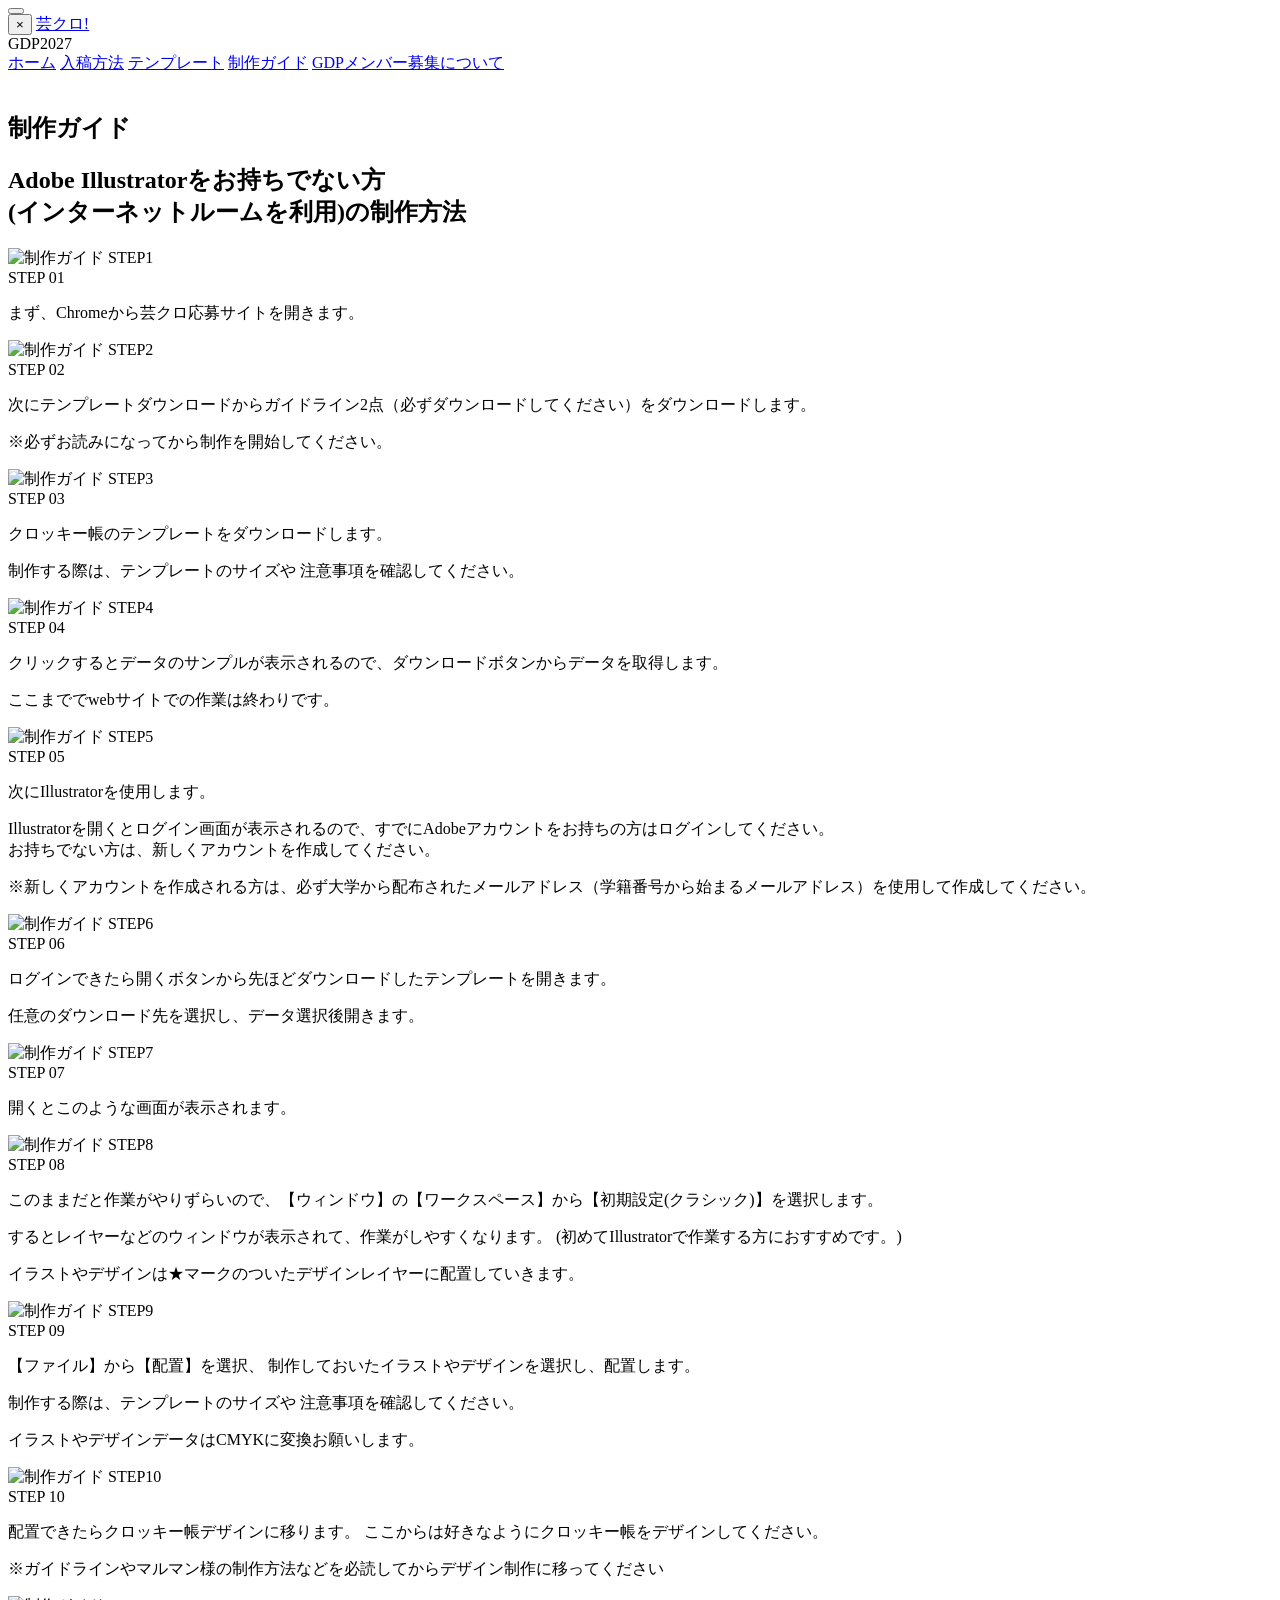
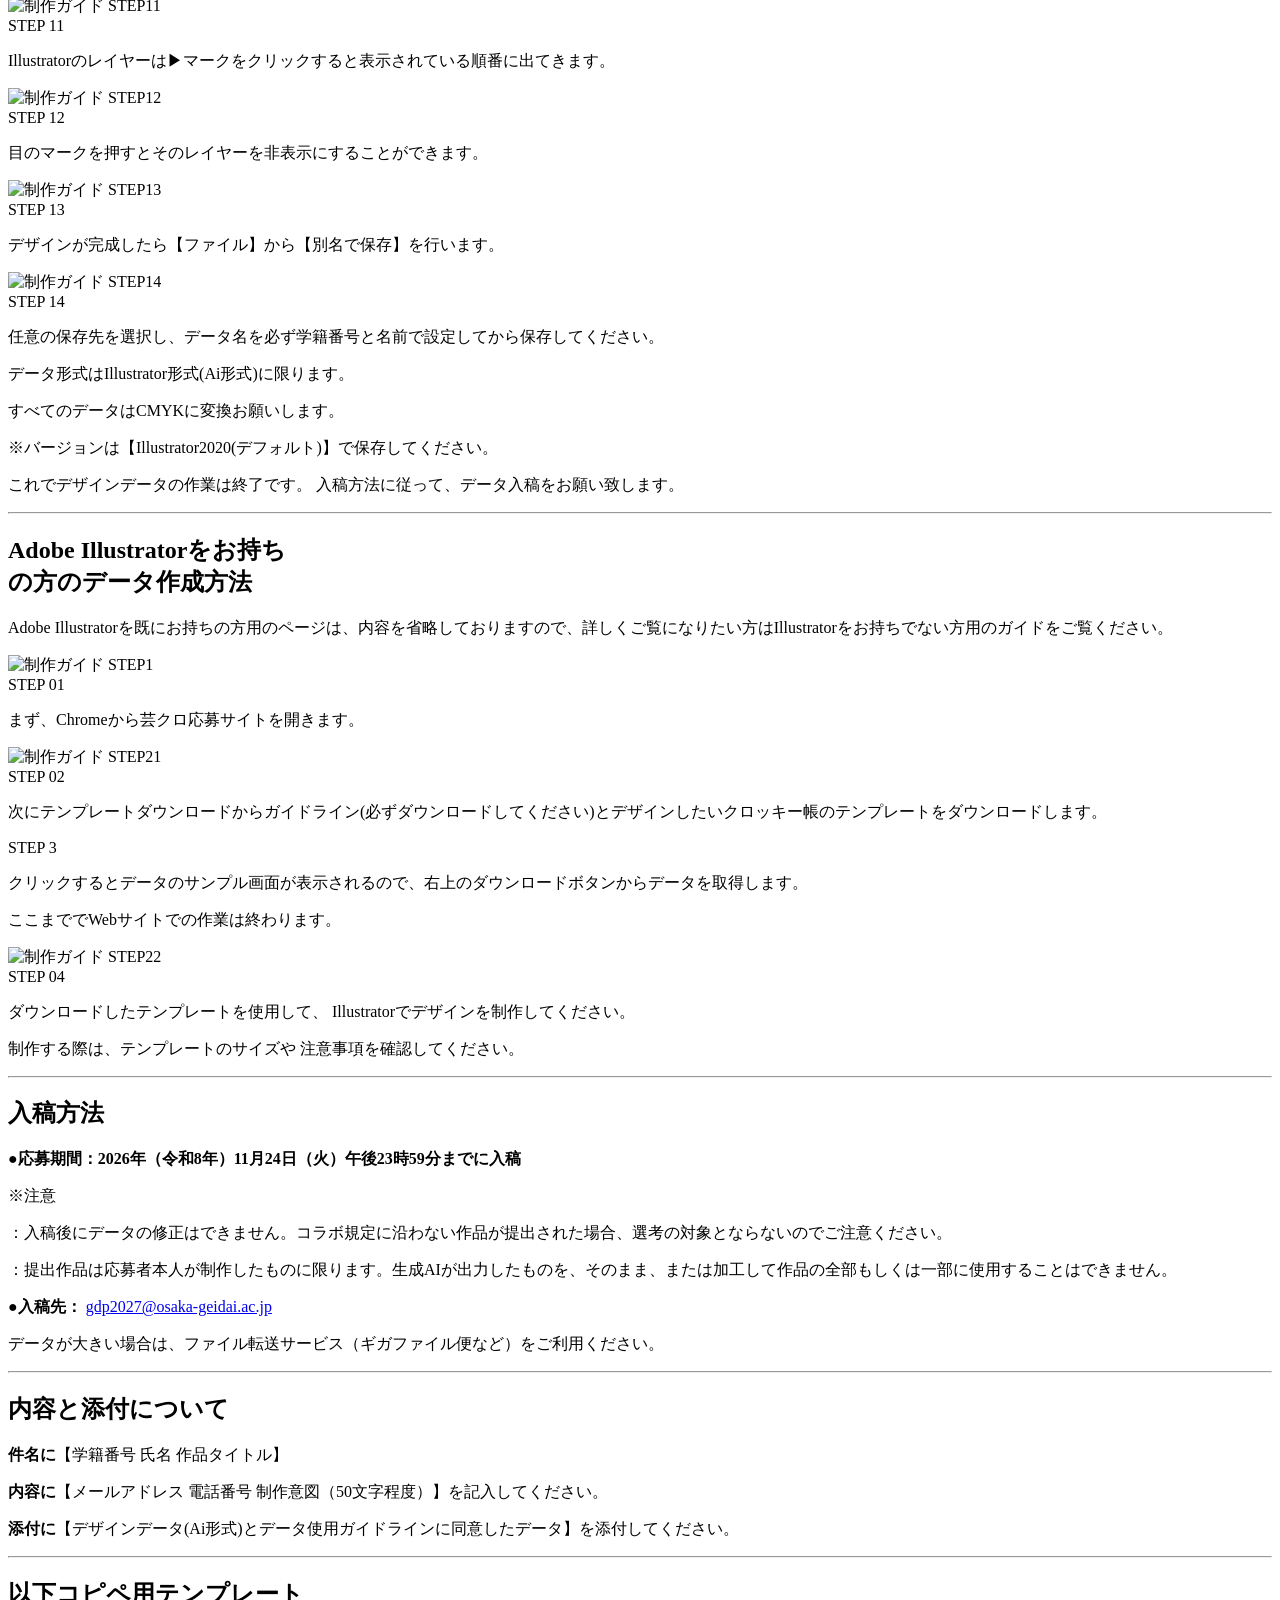
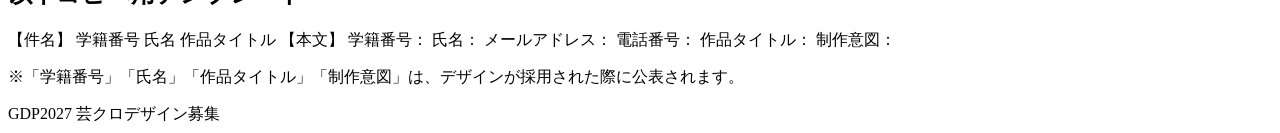
==== guide.html @ aa07ceb9 "Add files via upload" ====
<!DOCTYPE html>
<html lang="ja">
<head>
    <meta charset="UTF-8">
    <meta name="viewport" content="width=device-width, initial-scale=1.0">
    <title>制作ガイド | GDP2027</title>
    <link rel="stylesheet" href="css/style.css">

    <link rel="preconnect" href="https://fonts.googleapis.com">
<link rel="preconnect" href="https://fonts.gstatic.com" crossorigin>
<link href="https://fonts.googleapis.com/css2?family=Noto+Sans+JP:wght@700;900&display=swap" rel="stylesheet">

</head>

<body>
    <!-- ハンバーガーボタン -->
    <button class="menu-toggle" id="menuToggle" aria-label="メニューを開く">
        <span></span>
        <span></span>
        <span></span>
    </button>

    <!-- サイドバー -->
    <aside class="sidebar " id="sidebar">

        <!-- 閉じるボタン -->
        <button class="menu-close" id="menuClose" aria-label="メニューを閉じる">
            ×
        </button>

        <a href="index.html" class="logo">芸クロ!</a>
        <div class="site-title">GDP2027</div>
        <nav>
            <a href="index.html">ホーム</a>
            <a href="nyuko.html">入稿方法</a>
            <a href="template.html">テンプレート</a>
            <a href="guide.html">制作ガイド</a>
            <a href="member.html">GDPメンバー募集について</a>
        </nav>
    </aside>

    <main class="main page-guide">
        <section class="hero">
            <img src="images/header.png" class="hero-image" alt="">

            <div class="hero-text">
                <h1>制作ガイド</h1>
            </div>
            <div class="hero-bg-decoration"></div>
        </section>

        <div class="content-inner">

            
            
            <!-- 制作方法の説明 -->
<section class="guide-steps">

    <h2 class="section-title title-center" style="justify-content: center;">
    Adobe Illustratorをお持ちでない方<br>
    (インターネットルームを利用)の制作方法
</h2>

    <!-- STEP 01 -->
    <div class="guide-step">
        <div class="guide-step-image">
            <img src="images/01.png" alt="制作ガイド STEP1">
        </div>

        <div class="guide-step-text">
            <span class="guide-step-number">STEP 01</span>
            
            <p>
                まず、Chromeから芸クロ応募サイトを開きます。
            </p>
        </div>
    </div>


    <!-- STEP 02 -->
    <div class="guide-step">
        <div class="guide-step-image">
            <img src="images/02.png" alt="制作ガイド STEP2">
        </div>

        <div class="guide-step-text">
            <span class="guide-step-number">STEP 02</span>
           
            <p>
                次にテンプレートダウンロードからガイドライン2点（必ずダウンロードしてください）をダウンロードします。
            </p>

            <p class="red">
                ※必ずお読みになってから制作を開始してください。
            </p>
        </div>
    </div>


    
    

    <!-- STEP 03 -->
    <div class="guide-step">
        <div class="guide-step-image">
            <img src="images/03.png" alt="制作ガイド STEP3">
        </div>

        <div class="guide-step-text">
            <span class="guide-step-number">STEP 03</span>
            
            <p>
                クロッキー帳のテンプレートをダウンロードします。
            </p>

            <p>
                制作する際は、テンプレートのサイズや
                注意事項を確認してください。
            </p>
        </div>
    </div>



    <!-- STEP 03 -->
    <div class="guide-step">
        <div class="guide-step-image">
            <img src="images/04.png" alt="制作ガイド STEP4">
        </div>

        <div class="guide-step-text">
            <span class="guide-step-number">STEP 04</span>
            
            <p>
                クリックするとデータのサンプルが表示されるので、ダウンロードボタンからデータを取得します。
            </p>

            <p>
                ここまででwebサイトでの作業は終わりです。
            </p>
        </div>
    </div>





    <!-- STEP 03 -->
    <div class="guide-step">
        <div class="guide-step-image">
            <img src="images/05.png" alt="制作ガイド STEP5">
        </div>

        <div class="guide-step-text">
            <span class="guide-step-number">STEP 05</span>
            
            <p>
                次にIllustratorを使用します。
            </p>

            <p>
                Illustratorを開くとログイン画面が表示されるので、すでにAdobeアカウントをお持ちの方はログインしてください。<br>お持ちでない方は、新しくアカウントを作成してください。
            </p>

            <p class="red">
                ※新しくアカウントを作成される方は、必ず大学から配布されたメールアドレス（学籍番号から始まるメールアドレス）を使用して作成してください。
            </p>

        </div>
    </div>




    <!-- STEP 03 -->
    <div class="guide-step">
        <div class="guide-step-image">
            <img src="images/06.png" alt="制作ガイド STEP6">
        </div>

        <div class="guide-step-text">
            <span class="guide-step-number">STEP 06</span>
            
            <p>
                ログインできたら開くボタンから先ほどダウンロードしたテンプレートを開きます。
            </p>

            <p>
                任意のダウンロード先を選択し、データ選択後開きます。
            </p>
        </div>
    </div>




    <!-- STEP 03 -->
    <div class="guide-step">
        <div class="guide-step-image">
            <img src="images/07.png" alt="制作ガイド STEP7">
        </div>

        <div class="guide-step-text">
            <span class="guide-step-number">STEP 07</span>
            
            <p>
                開くとこのような画面が表示されます。
            </p>

        </div>
    </div>




    <!-- STEP 03 -->
    <div class="guide-step">
        <div class="guide-step-image">
            <img src="images/08.png" alt="制作ガイド STEP8">
        </div>

        <div class="guide-step-text">
            <span class="guide-step-number">STEP 08</span>
            
            <p>
                このままだと作業がやりずらいので、【ウィンドウ】の【ワークスペース】から【初期設定(クラシック)】を選択します。
            </p>

            <p>
                するとレイヤーなどのウィンドウが表示されて、作業がしやすくなります。
                (初めてIllustratorで作業する方におすすめです。) 
            </p>

            <p class="red">
                イラストやデザインは★マークのついたデザインレイヤーに配置していきます。
            </p>

        </div>
    </div>




    <!-- STEP 03 -->
    <div class="guide-step">
        <div class="guide-step-image">
            <img src="images/09.png" alt="制作ガイド STEP9">
        </div>

        <div class="guide-step-text">
            <span class="guide-step-number">STEP 09</span>
           
            <p>
                【ファイル】から【配置】を選択、
制作しておいたイラストやデザインを選択し、配置します。
            </p>

            <p class="red">
                制作する際は、テンプレートのサイズや
                注意事項を確認してください。
            </p>

            <p class="red">
                イラストやデザインデータはCMYKに変換お願いします。
            </p>

        </div>
    </div>



     <!-- STEP 03 -->
    <div class="guide-step">
        <div class="guide-step-image">
            <img src="images/10.png" alt="制作ガイド STEP10">
        </div>

        <div class="guide-step-text">
            <span class="guide-step-number">STEP 10</span>
            
            <p>
                配置できたらクロッキー帳デザインに移ります。
ここからは好きなようにクロッキー帳をデザインしてください。
            </p>

            <p class="red">
                ※ガイドラインやマルマン様の制作方法などを必読してからデザイン制作に移ってください
            </p>
        </div>
    </div>



     <!-- STEP 03 -->
    <div class="guide-step">
        <div class="guide-step-image">
            <img src="images/11.png" alt="制作ガイド STEP11">
        </div>

        <div class="guide-step-text">
            <span class="guide-step-number">STEP 11</span>
            
            <p>
                Illustratorのレイヤーは▶︎マークをクリックすると表示されている順番に出てきます。
            </p>

        </div>
    </div>



     <!-- STEP 03 -->
    <div class="guide-step">
        <div class="guide-step-image">
            <img src="images/12.png" alt="制作ガイド STEP12">
        </div>

        <div class="guide-step-text">
            <span class="guide-step-number">STEP 12</span>
           
            <p>
                目のマークを押すとそのレイヤーを非表示にすることができます。
            </p>

        </div>
    </div>




     <!-- STEP 03 -->
    <div class="guide-step">
        <div class="guide-step-image">
            <img src="images/13.png" alt="制作ガイド STEP13">
        </div>

        <div class="guide-step-text">
            <span class="guide-step-number">STEP 13</span>
            
        
            <p>
                デザインが完成したら【ファイル】から【別名で保存】を行います。
            </p>

        </div>
    </div>



     <!-- STEP 03 -->
    <div class="guide-step">
        <div class="guide-step-image">
            <img src="images/14.png" alt="制作ガイド STEP14">
        </div>

        <div class="guide-step-text">
            <span class="guide-step-number">STEP 14</span>
            
            <p>
                任意の保存先を選択し、データ名を必ず学籍番号と名前で設定してから保存してください。
            </p>

            <p class="red">
                データ形式はIllustrator形式(Ai形式)に限ります。
            </p>
            <p class="red">
                すべてのデータはCMYKに変換お願いします。

            </p>
            <p class="red">
                ※バージョンは【Illustrator2020(デフォルト)】で保存してください。

            </p>

            
        </div>
    </div>
            <p class="text-center">
                これでデザインデータの作業は終了です。
                入稿方法に従って、データ入稿をお願い致します。
            </p>
    
    
            <hr class="section-line-2">

    
    
    <h2 class="section-title title-center" style="justify-content: center;">Adobe Illustratorをお持ち<br>の方のデータ作成方法</h2>


<p>Adobe Illustratorを既にお持ちの方用のページは、内容を省略しておりますので、詳しくご覧になりたい方はIllustratorをお持ちでない方用のガイドをご覧ください。</p>

<section class="guide-steps">

    <!-- STEP 01 -->
    <div class="guide-step">
        <div class="guide-step-image">
            <img src="images/01.png" alt="制作ガイド STEP1">
        </div>

        <div class="guide-step-text">
            <span class="guide-step-number">STEP 01</span>
            
            <p>
                まず、Chromeから芸クロ応募サイトを開きます。
            </p>
        </div>
    </div>


    <!-- STEP 02 -->
    <div class="guide-step">
        <div class="guide-step-image">
            <img src="images/21.png" alt="制作ガイド STEP21">
        </div>

        <div class="guide-step-text">
            <span class="guide-step-number">STEP 02</span>
           
            <p>
                次にテンプレートダウンロードからガイドライン(必ずダウンロードしてください)とデザインしたいクロッキー帳のテンプレートをダウンロードします。
            </p>
        <span class="guide-step-number">STEP 3</span>
            <p>
                クリックするとデータのサンプル画面が表示されるので、右上のダウンロードボタンからデータを取得します。
            </p>
        
            <p>
                ここまででWebサイトでの作業は終わります。
            </p>
        </div>
    </div>


    
    

    <!-- STEP 03 -->
    <div class="guide-step">
        <div class="guide-step-image">
            <img src="images/22.png" alt="制作ガイド STEP22">
        </div>

        <div class="guide-step-text">
            <span class="guide-step-number">STEP 04</span>
            
            <p>
                ダウンロードしたテンプレートを使用して、
                Illustratorでデザインを制作してください。
            </p>

            <p>
                制作する際は、テンプレートのサイズや
                注意事項を確認してください。
            </p>
        </div>
    </div>






</section>

            <hr class="section-line">

            
            <h2 class="section-title" style="justify-content: center;">入稿方法</h2>


            <p><strong>●応募期間：2026年（令和8年）11月24日（火）午後23時59分までに入稿</strong></p>
            <p class="red">※注意</p>
            <p class="red">：入稿後にデータの修正はできません。コラボ規定に沿わない作品が提出された場合、選考の対象とならないのでご注意ください。</p>
            <p class="red">：提出作品は応募者本人が制作したものに限ります。生成AIが出力したものを、そのまま、または加工して作品の全部もしくは一部に使用することはできません。</p>
            <p><strong>●入稿先：</strong> <a href="mailto:gdp2027@osaka-geidai.ac.jp">gdp2027@osaka-geidai.ac.jp</a></p>
            <p>データが大きい場合は、ファイル転送サービス（ギガファイル便など）をご利用ください。</p>

            <hr class="section-line-2">

            <h2 class="section-title" style="justify-content: center;">内容と添付について</h2>
            
            <p><strong>件名に</strong>【学籍番号 氏名 作品タイトル】</p>
            <p><strong>内容に</strong>【メールアドレス 電話番号 制作意図（50文字程度）】を記入してください。</p>
            <p><strong>添付に</strong>【デザインデータ(Ai形式)とデータ使用ガイドラインに同意したデータ】を添付してください。</p>

            <hr class="section-line-2">

            <h2 class="section-title" style="justify-content: center;">以下コピペ用テンプレート</h2>
            
            <div class="code-box">【件名】
                    学籍番号 氏名 作品タイトル

                    【本文】
                    学籍番号：
                    氏名：
                    メールアドレス：
                    電話番号：
                    作品タイトル：
                    制作意図：</div>

            <p  class="text-center"　style="font-size: 12px;">※「学籍番号」「氏名」「作品タイトル」「制作意図」は、デザインが採用された際に公表されます。</p>

            
            <footer>
                GDP2027
                 芸クロデザイン募集
            </footer>
      
    </main>

</body>

<script>
    const menuToggle = document.getElementById("menuToggle");
const menuClose = document.getElementById("menuClose");
const sidebar = document.getElementById("sidebar");
const main = document.querySelector(".main");

// ページを開いたときはサイドバーを閉じる
sidebar.classList.add("closed");
main.classList.add("full-width");
main.classList.remove("menu-open");
menuToggle.style.display = "flex";


// メニューを開く
menuToggle.addEventListener("click", function () {
    sidebar.classList.remove("closed");
    main.classList.remove("full-width");
    main.classList.add("menu-open");
    menuToggle.style.display = "none";
});


// ×ボタンで閉じる
menuClose.addEventListener("click", function () {
    sidebar.classList.add("closed");
    main.classList.add("full-width");
    main.classList.remove("menu-open");
    menuToggle.style.display = "flex";
});

// サイドバー内のリンクをクリックしたとき
    const sidebarLinks = sidebar.querySelectorAll("a");

    sidebarLinks.forEach(function (link) {
        link.addEventListener("click", function () {
            sessionStorage.setItem("closeSidebar", "true");
        });
    });


</script>

</html>
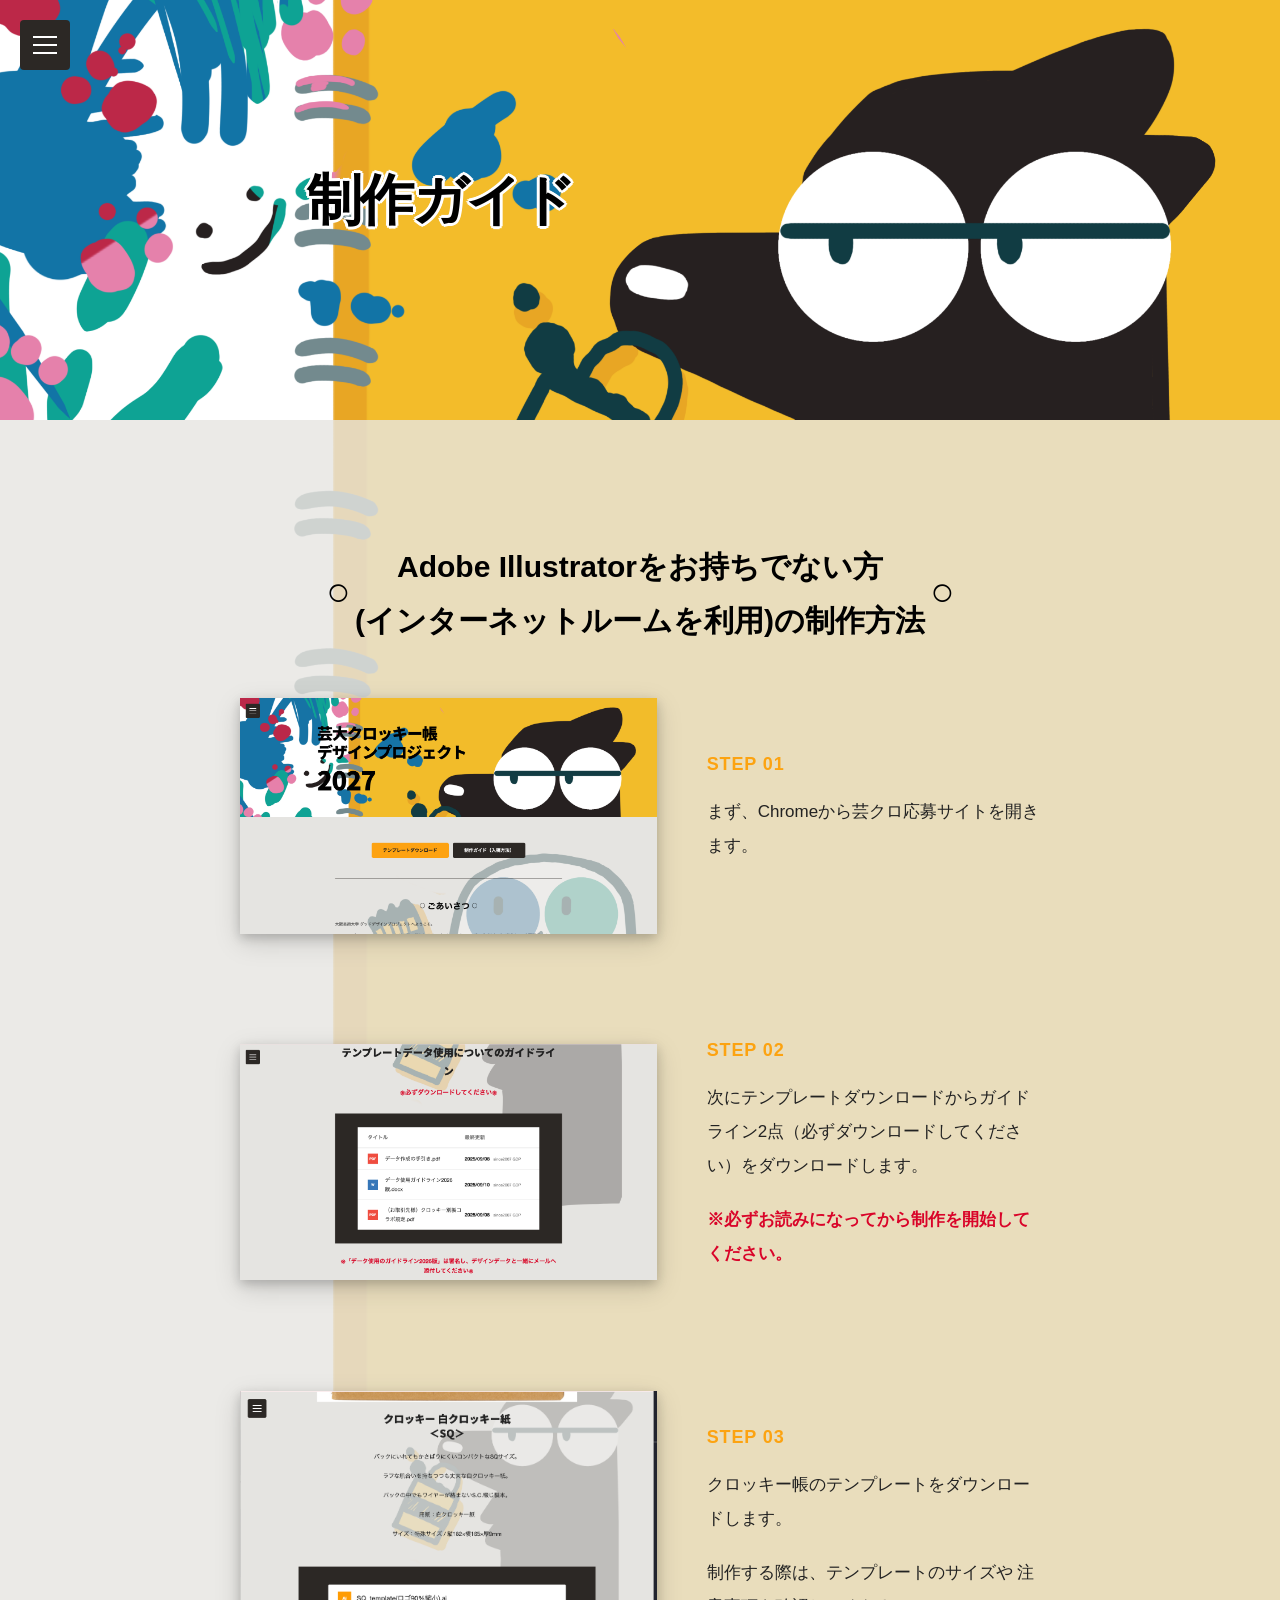
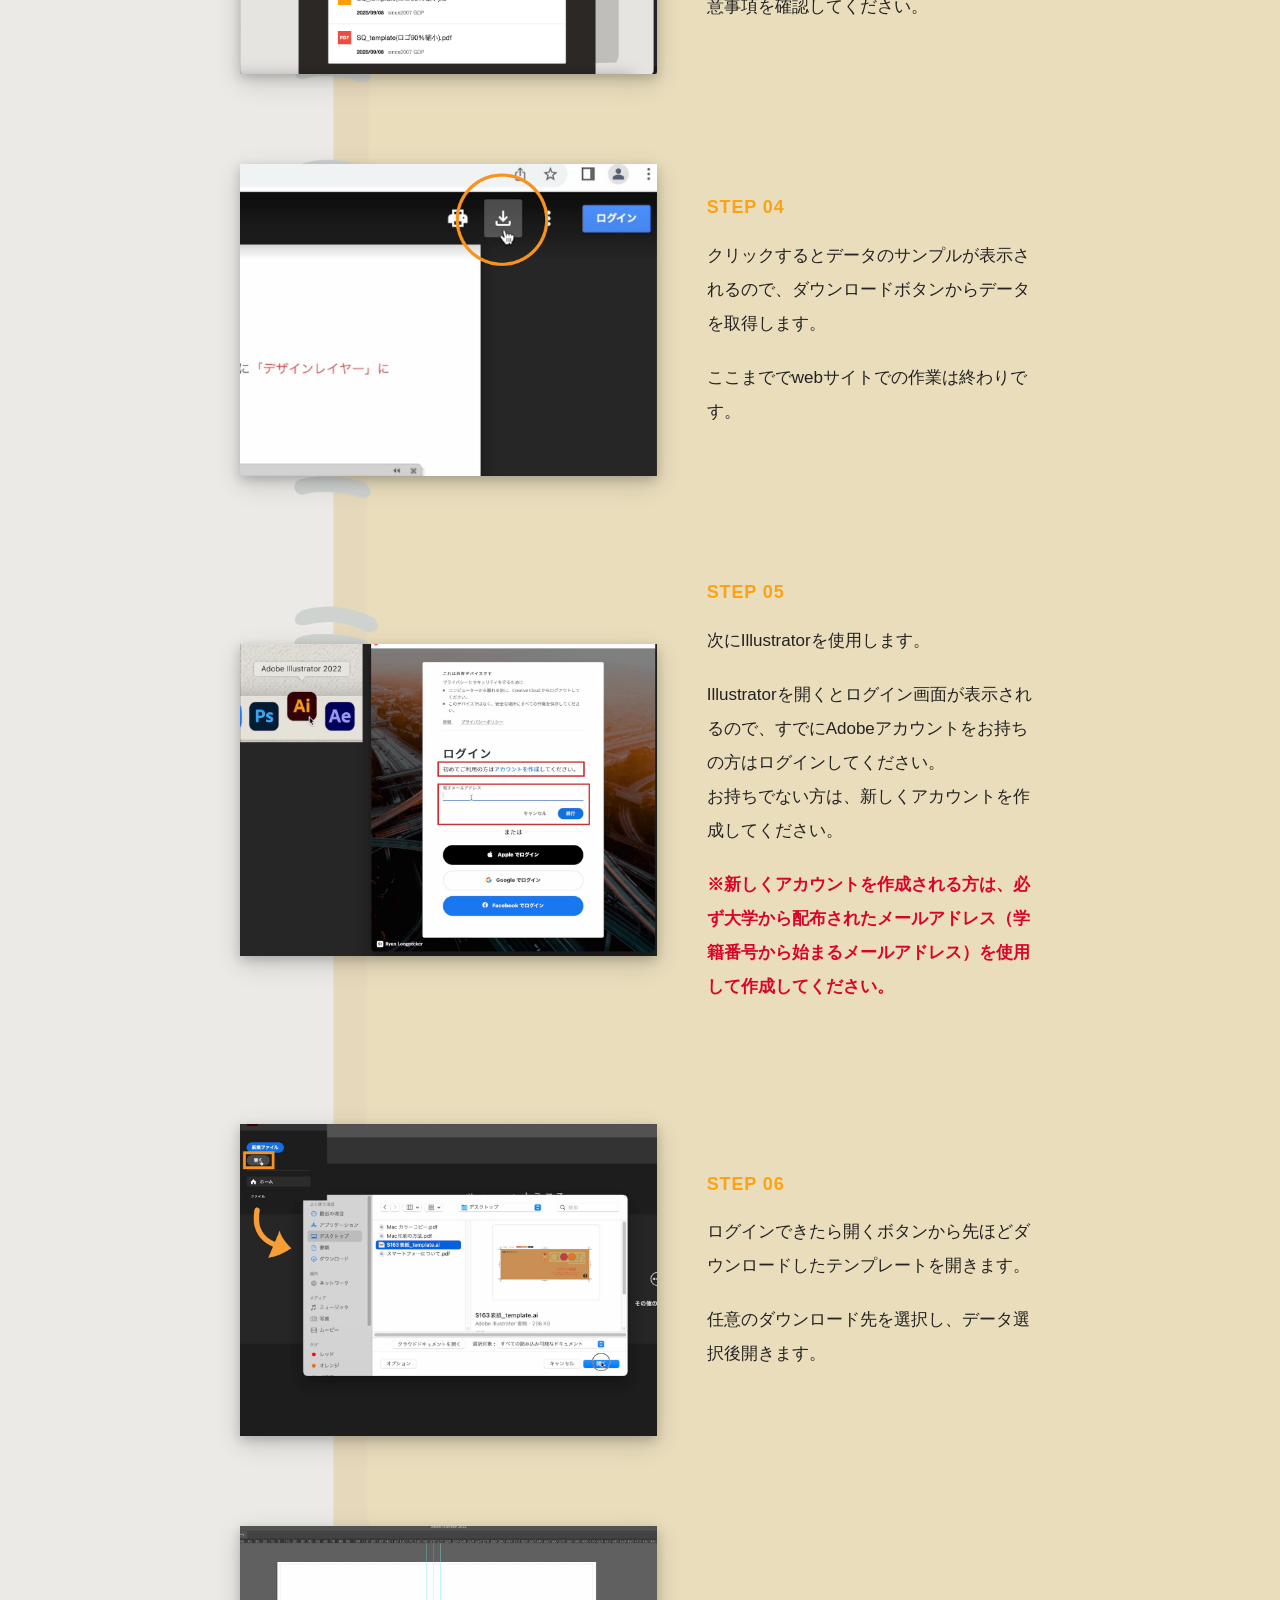
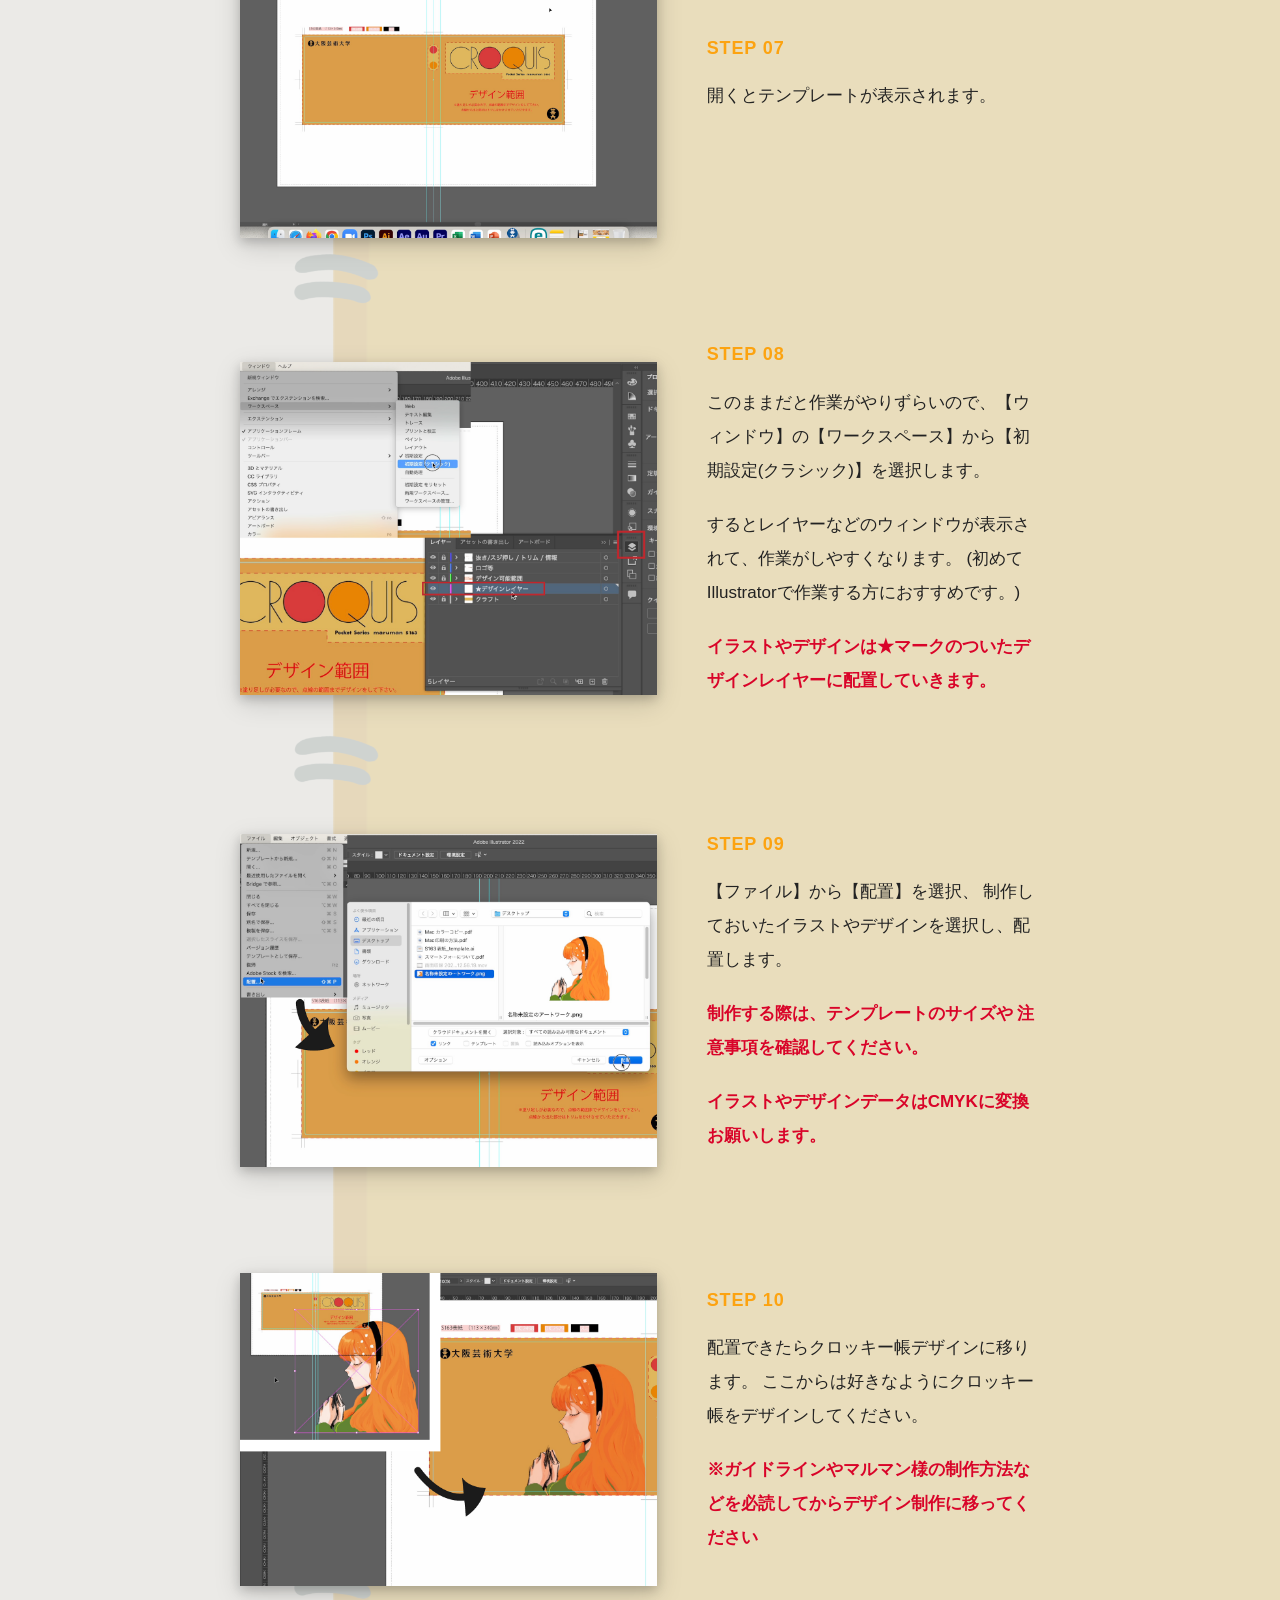
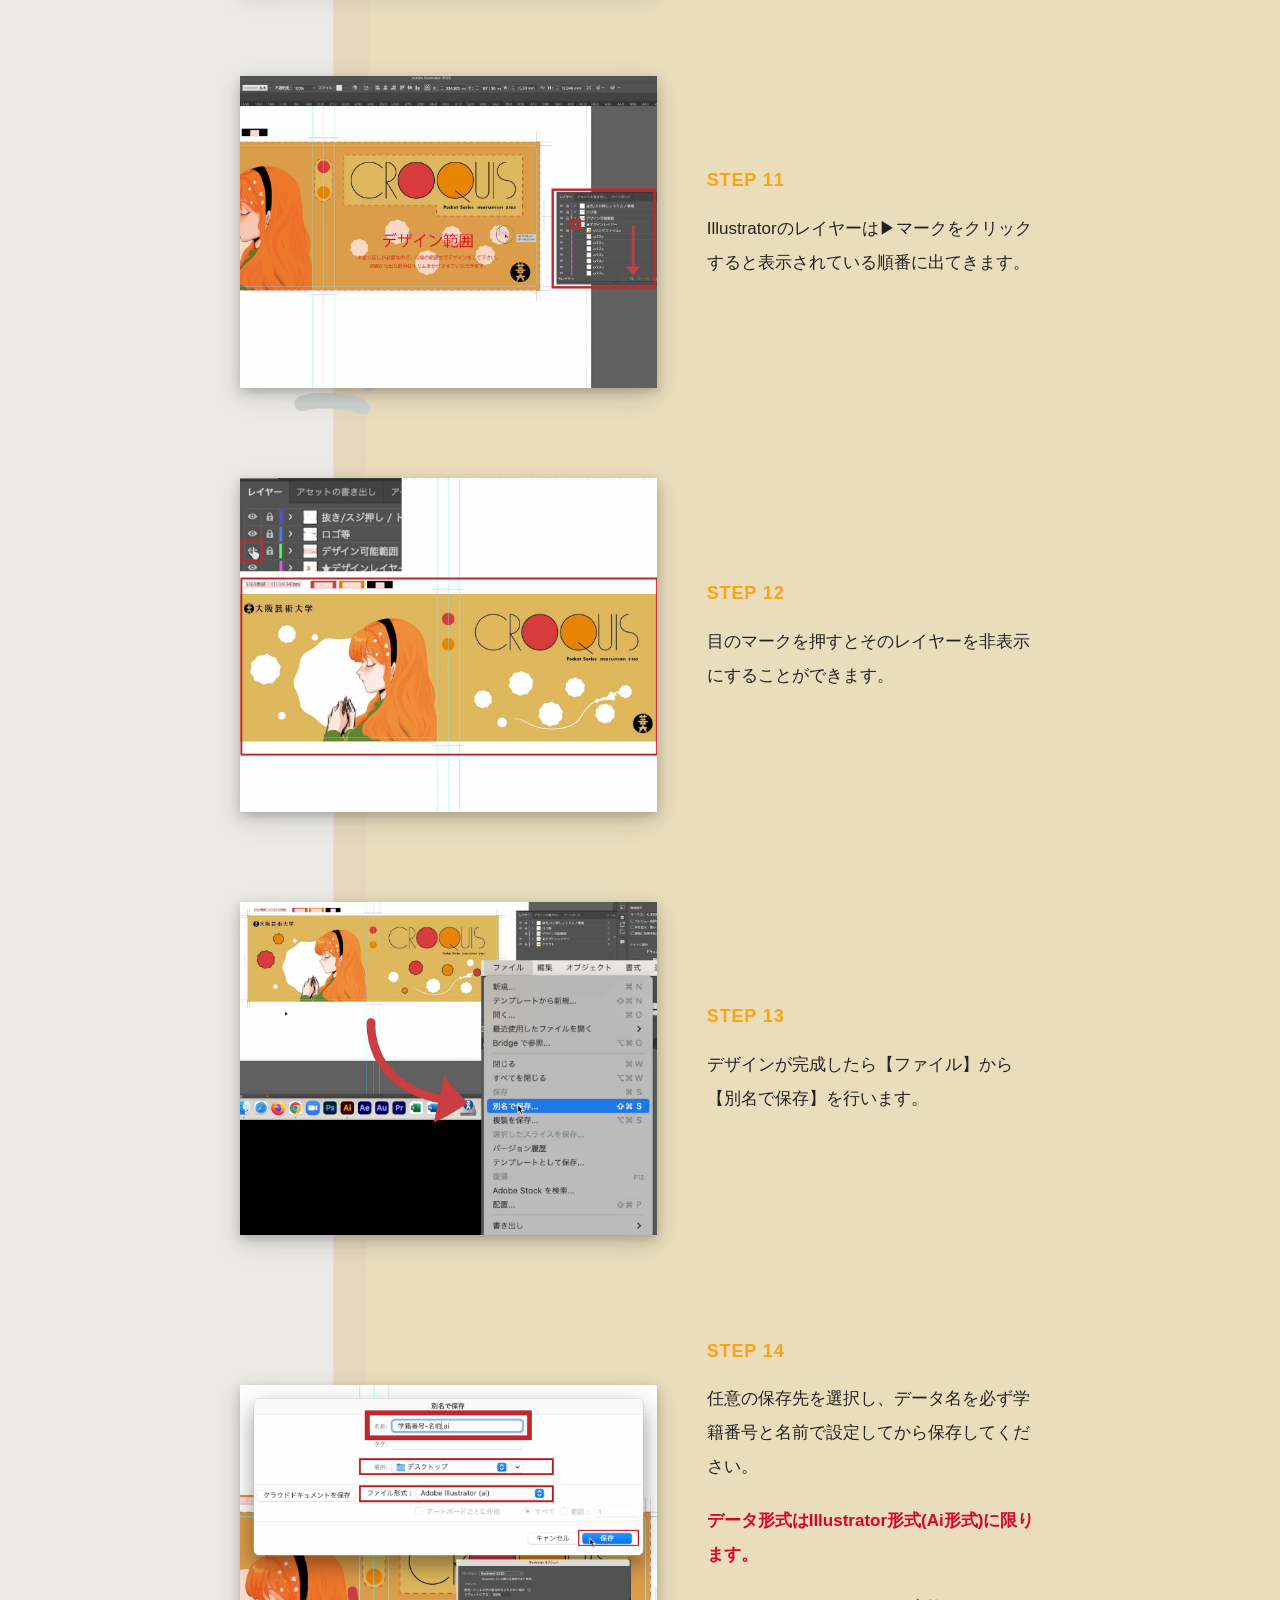
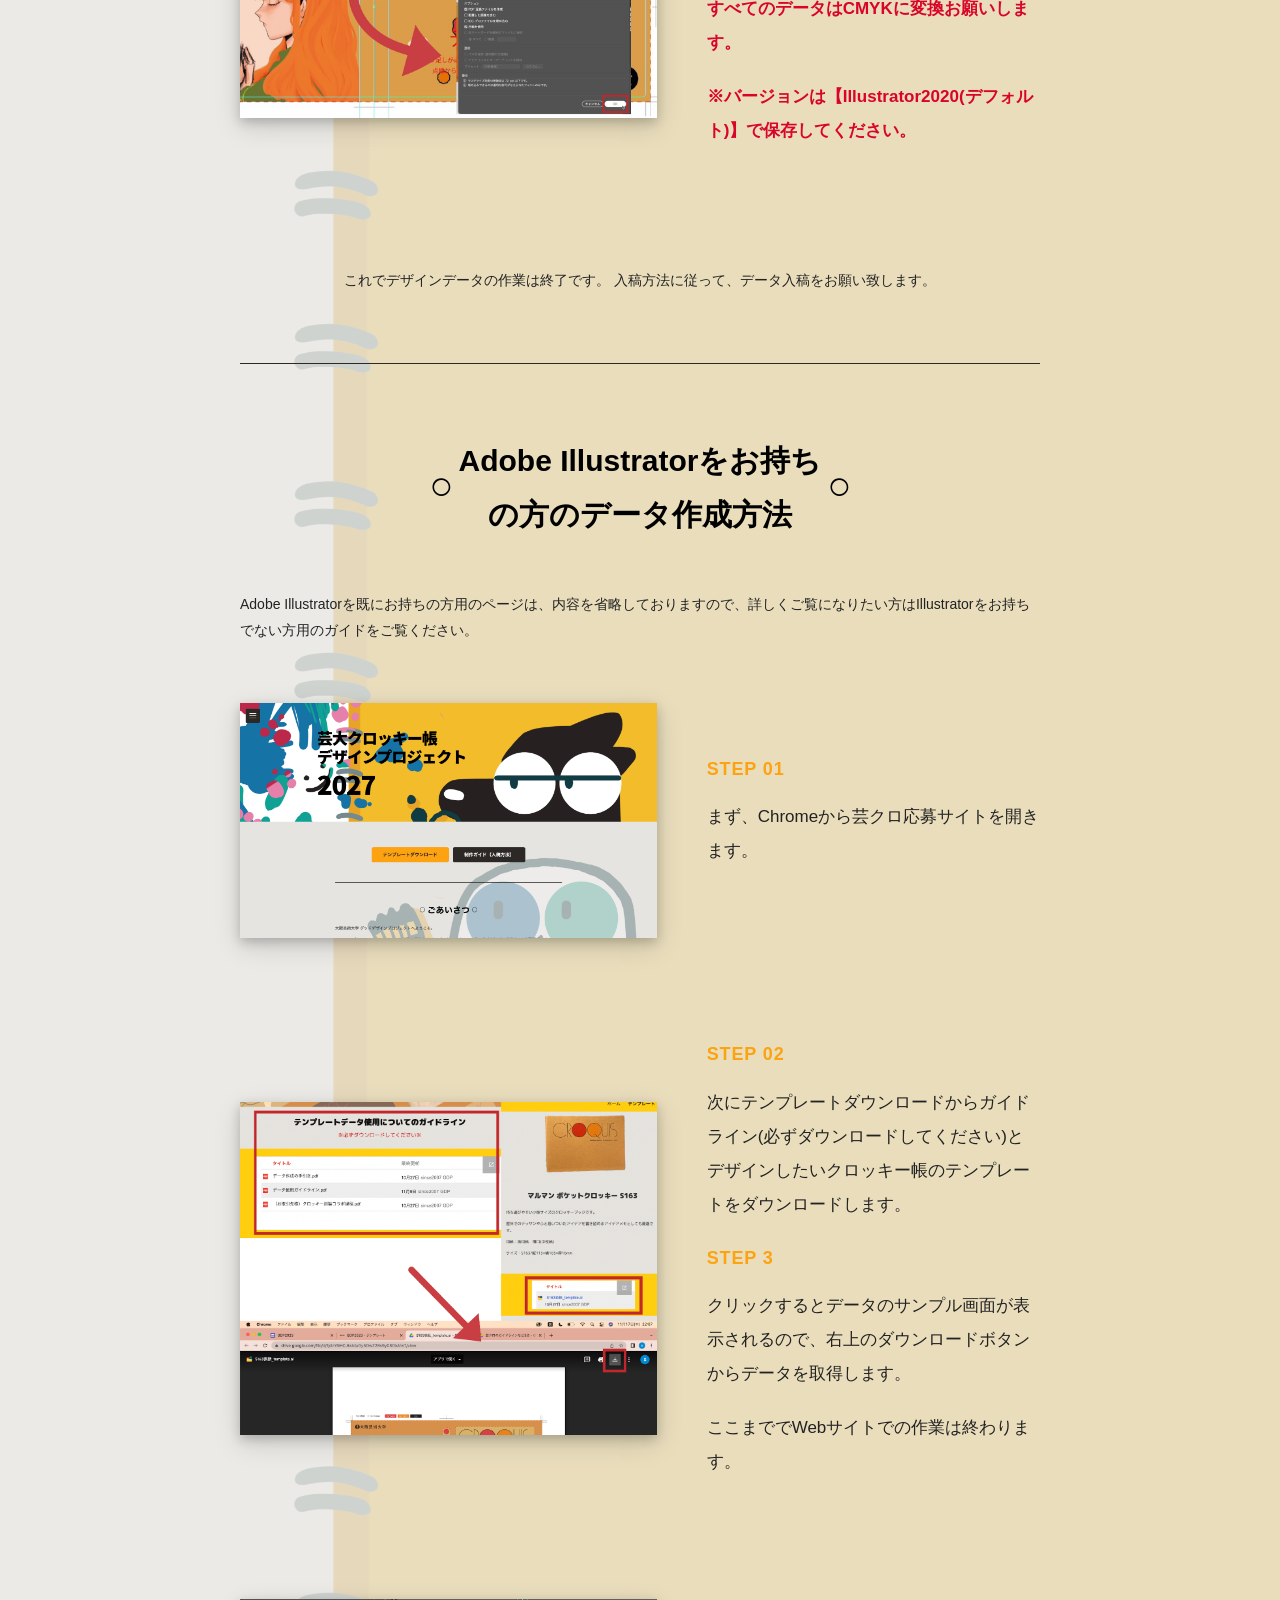
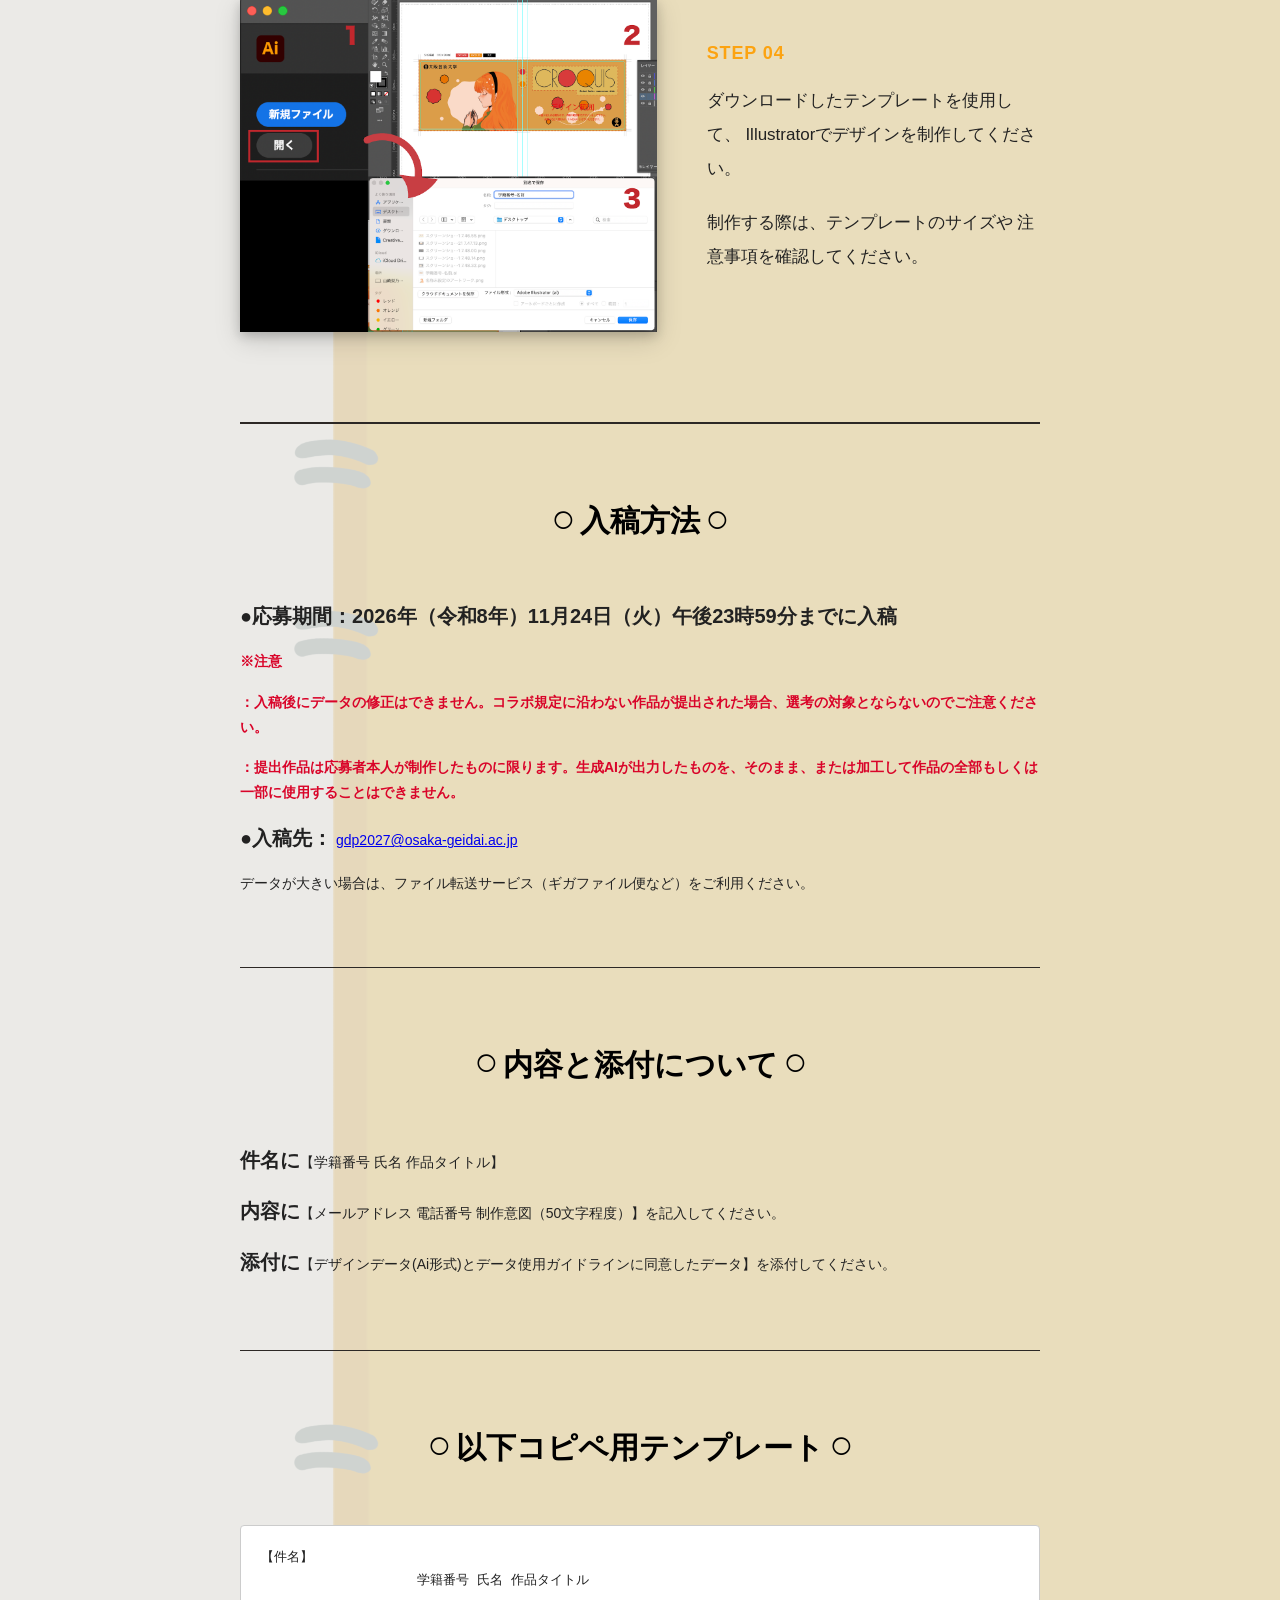
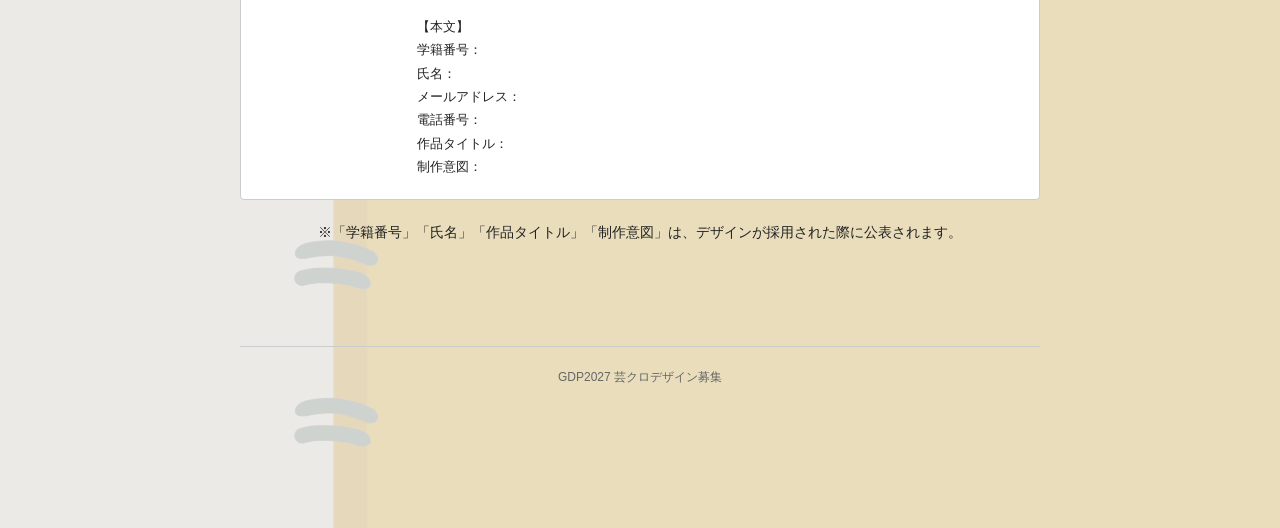
==== commit ad2b724c: "Update guide.html" ====
--- a/guide.html
+++ b/guide.html
@@ -204,7 +204,7 @@
             <span class="guide-step-number">STEP 07</span>
             
             <p>
-                開くとこのような画面が表示されます。
+                開くとテンプレートが表示されます。
             </p>
 
         </div>
@@ -553,4 +553,4 @@
 
 </script>
 
-</html>+</html>
--- a/css/style.css
+++ b/css/style.css
@@ -0,0 +1,1265 @@
+@charset "UTF-8";
+
+/* ====================
+   RESET
+==================== */
+
+* {
+    box-sizing: border-box;
+    margin: 0;
+    padding: 0;
+}
+
+body {
+    font-family: "Helvetica Neue", Arial, "Hiragino Kaku Gothic ProN",
+        "Hiragino Sans", Meiryo, sans-serif;
+
+    color: #222;
+    background-color: #e6e5e1;
+
+    min-height: 100vh;
+    line-height: 1.8;
+}
+
+
+.section-line {
+    border: none;
+    border-top: 2px solid #2c2825;
+    margin: 70px 0;
+}
+
+.section-line-2 {
+    border: none;
+    border-top: 1px solid #2c2825;
+    margin: 70px 0;
+}
+
+
+/* ====================
+   SIDEBAR
+==================== */
+
+.sidebar {
+    width: 260px;
+    background-color: #2c2825;
+    color: #fff;
+
+    padding: 40px 30px;
+
+    position: fixed;
+    top: 0;
+    left: 0;
+
+    height: 100vh;
+
+    overflow-y: auto;
+
+    z-index: 999;
+
+    transition: transform 0.35s ease;
+}
+
+
+/* ロゴ */
+
+.sidebar .logo {
+    display: inline-block;
+
+    font-size: 28px;
+    font-weight: bold;
+
+    color: #fff;
+    text-decoration: none;
+
+    letter-spacing: 1px;
+
+    margin-bottom: 30px;
+}
+
+
+/* GDP2027 */
+
+.sidebar .site-title {
+    font-size: 20px;
+    font-weight: bold;
+
+    margin-bottom: 40px;
+
+    letter-spacing: 1px;
+}
+
+
+/* ナビゲーション */
+
+.sidebar nav {
+    display: flex;
+    flex-direction: column;
+
+    gap: 15px;
+}
+
+.sidebar nav a {
+    color: #fff;
+    text-decoration: none;
+
+    font-size: 14px;
+
+    transition: opacity 0.3s;
+}
+
+.sidebar nav a:hover {
+    opacity: 0.7;
+}
+
+
+/* ====================
+   HAMBURGER BUTTON
+==================== */
+
+.menu-toggle {
+    position: fixed;
+
+    top: 20px;
+    left: 20px;
+
+    width: 50px;
+    height: 50px;
+
+    background-color: #2c2825;
+
+    border: none;
+    border-radius: 4px;
+
+    cursor: pointer;
+
+    z-index: 1000;
+
+    display: flex;
+
+    flex-direction: column;
+    justify-content: center;
+    align-items: center;
+
+    gap: 6px;
+}
+
+.menu-toggle span {
+    display: block;
+
+    width: 24px;
+    height: 2px;
+
+    background-color: #fff;
+}
+
+
+/* ====================
+   CLOSE BUTTON
+==================== */
+
+.menu-close {
+    position: absolute;
+
+    top: 20px;
+    right: 20px;
+
+    width: 40px;
+    height: 40px;
+
+    background: none;
+    border: none;
+
+    color: #fff;
+
+    font-size: 36px;
+    font-weight: 300;
+
+    line-height: 1;
+
+    cursor: pointer;
+}
+
+
+/* ====================
+   SIDEBAR CLOSED
+==================== */
+
+.sidebar.closed {
+    transform: translateX(-100%);
+}
+
+
+/* ====================
+   MAIN
+==================== */
+
+.main {
+    margin-left: 260px;
+    min-height: 100vh;
+    background-color: #e6e5e1;
+
+    display: flex;
+    flex-direction: column;
+
+    transition: margin-left 0.35s ease;
+
+    position: relative;
+    z-index: 1;
+}
+
+
+
+
+
+/* ====================
+   ページごとの背景PNG
+==================== */
+
+.main::before {
+    content: "";
+    position: absolute;
+    top: 0;
+    left: 0;
+    width: 100%;
+    height: 100%;
+    background-repeat: no-repeat;
+    background-position: center bottom;
+    background-size: 100% auto;
+    opacity: 0.2;
+    pointer-events: none;
+    z-index: 0;
+}
+
+/* ホーム */
+.page-home::before {
+    background-image: url("../images/b01.png");
+}
+
+/* 入稿方法 */
+.page-nyuko::before {
+    background-image: url("../images/b02.png");
+}
+
+/* テンプレート */
+.page-template::before {
+    background-image: url("../images/b03.png");
+}
+
+/* 制作ガイド */
+.page-guide::before {
+    background-image: url("../images/b05.png");
+     background-repeat: repeat-y;
+    background-position: center top;
+}
+
+/* メンバー募集 */
+.page-member::before  {
+     background-image: url("../images/b05.png");
+     background-repeat: repeat-y;
+    background-position: center top;
+}
+
+
+
+
+.main > * {
+    position: relative;
+    z-index: 1;
+}
+
+
+
+
+/* サイドバーを開いているときの暗いフィルター */
+.main::after {
+    content: "";
+    position: absolute;
+    inset: 0;
+    background: rgba(0, 0, 0, 0.55);
+    z-index: 50;
+    pointer-events: none;
+    opacity: 0;
+    transition: opacity 0.3s ease;
+}
+
+.main.menu-open::after {
+    opacity: 1;
+}
+.main.full-width {
+    margin-left: 0;
+}
+
+
+/* ====================
+   CONTENT
+==================== */
+
+.content-inner {
+    width: 100%;
+    max-width: 960px;
+    margin: 0 auto;
+    padding: 60px 80px;
+}
+
+
+/* ====================
+   HERO
+==================== */
+
+.hero {
+    position: relative;
+
+    height: 420px;
+
+
+    background-color: #e6e5e1;
+
+    color: #fff;
+
+    display: flex;
+    align-items: center;
+
+    justify-content: center;
+
+    padding: 60px 80px;
+
+    overflow: hidden;
+
+    z-index: 0;
+}
+
+
+/* ヒーロー画像 */
+
+.hero-image {
+    position: absolute;
+
+    top: 0;
+    left: 0;
+
+    width: 100%;
+
+    height: auto;
+
+    min-height: 100%;
+
+    object-fit: cover;
+
+    object-position: center top;
+
+    z-index: 0;
+
+    transition: transform 0.1s linear;
+}
+
+
+.hero-text {
+    position: relative;
+
+    z-index: 2;
+
+    max-width: 650px;
+
+    transform: translateX(-200px);
+
+}
+
+
+.hero-text h1 {
+    font-family: "Noto Sans JP", sans-serif;
+    font-size: 55px;
+    line-height: 1.2;
+    font-weight: 900;
+    letter-spacing: -0.04em;
+    margin-bottom: 20px;
+    color: #000000;
+    text-shadow:
+    3px 0 #fff,
+    -3px 0 #fff,
+    0 3px #fff,
+    0 -3px #fff,
+    2px 2px #fff,
+    -2px -2px #fff,
+    2px -2px #fff,
+    -2px 2px #fff;
+}
+
+
+.hero-year {
+    font-family: "Noto Sans JP", sans-serif;
+    font-size: 90px;
+    font-weight: 900;
+    color: #000000;
+    line-height: 1;
+    letter-spacing: -0.04em;
+    text-shadow:
+    3px 0 #fff,
+    -3px 0 #fff,
+    0 3px #fff,
+    0 -3px #fff,
+    2px 2px #fff,
+    -2px -2px #fff,
+    2px -2px #fff,
+    -2px 2px #fff;
+}
+
+/* ====================
+   SECTION TITLE
+==================== */
+
+h2.section-title {
+    font-size: 30px;
+
+    color: #000000;
+
+    display: flex;
+    align-items: center;
+
+    gap: 8px;
+
+    margin-top: 50px;
+    margin-bottom: 50px;
+}
+
+h2.section-title::before,
+h2.section-title::after {
+    content: "◯";
+
+    font-size: 18px;
+}
+
+
+h3 {
+    font-size: 18px;
+
+    margin-top: 25px;
+    margin-bottom: 25px;
+}
+
+h4 {
+    font-size: 25px;
+
+    margin-top: 25px;
+    margin-bottom: 25px;
+}
+
+
+
+p {
+    margin-bottom: 15px;
+
+    font-size: 14px;
+}
+
+
+.title-center {
+    display: block;
+    text-align: center;
+}
+
+
+.text-center {
+    text-align: center;
+}
+
+
+p strong{
+    margin-bottom: 15px;
+
+    font-size: 20px;
+}
+
+
+.red {
+color: #d90429;
+
+font-weight: bold;
+}
+
+
+
+
+/* ====================
+   BUTTON
+==================== */
+
+.button-container {
+    margin: 30px 0;
+
+    text-align: center;
+}
+
+
+
+.btn {
+    display: inline-block;
+
+    padding: 12px 40px;
+
+    background-color: #fca311;
+
+    color: #222;
+
+    text-decoration: none;
+
+    font-weight: bold;
+
+    border-radius: 6px;
+
+    transition: background-color 0.3s;
+
+    border: none;
+}
+
+
+.btn:hover {
+    background-color: #e0920f;
+}
+
+
+.btn-dark {
+    background-color: #2c2825;
+
+    color: #fff;
+}
+
+
+.btn-dark:hover {
+    background-color: #443e39;
+}
+
+
+/* ====================
+   CODE BOX
+==================== */
+
+.code-box {
+    background: #fff;
+
+    border: 1px solid #ccc;
+
+    padding: 20px;
+
+    border-radius: 4px;
+
+    font-family: monospace;
+
+    white-space: pre-wrap;
+
+    margin: 20px 0;
+}
+
+
+/* ====================
+   GRID
+==================== */
+
+.grid-2 {
+    display: grid;
+
+    grid-template-columns: 1fr 1fr;
+
+    gap: 30px;
+
+    margin: 30px 0;
+}
+
+
+.card {
+    background: #fff;
+
+    padding: 20px;
+
+    border-radius: 4px;
+
+    text-align: center;
+}
+
+
+.card img {
+    max-width: 100%;
+
+    height: auto;
+
+    margin-bottom: 15px;
+}
+
+
+/* ====================
+   FOOTER
+==================== */
+
+footer {
+    margin-top: 100px;
+
+    padding: 20px 0;
+
+    text-align: center;
+
+    font-size: 12px;
+
+    color: #666;
+
+    border-top: 1px solid #ccc;
+}
+
+
+/* ====================
+   GUIDELINE
+==================== */
+
+.guideline {
+    width: 100%;
+    margin-bottom: 70px;
+}
+
+/* タイトル部分 */
+.guideline-header {
+    text-align: center;
+    padding: 45px 20px 55px;
+}
+
+.guideline-header h2 {
+    font-family: "Noto Sans JP", sans-serif;
+    font-size: 36px;
+    font-weight: 900;
+    color: #222;
+    margin-bottom: 25px;
+   white-space: nowrap;
+}
+
+.guideline-header p {
+    color: #d90429;
+    font-size: 22px;
+    font-weight: bold;
+    margin: 0;
+}
+
+/* ファイル一覧の背景 */
+.guideline-list {
+    background-color: #2c2825;
+    padding: 48px 80px;
+}
+
+/* 項目名 */
+.guideline-list-header {
+    max-width: 960px;
+    margin: 0 auto;
+    background-color: #fff;
+    display: grid;
+    grid-template-columns: 1.5fr 1fr;
+    padding: 20px 35px;
+    border-bottom: 1px solid #ccc;
+    color: #777;
+    font-size: 18px;
+    font-weight: bold;
+}
+
+/* ファイル */
+.guideline-item {
+    max-width: 960px;
+    margin: 0 auto;
+    background-color: #fff;
+    display: grid;
+    grid-template-columns: 1.5fr 1fr;
+    align-items: center;
+    padding: 20px 35px;
+    border-bottom: 1px solid #ddd;
+    color: #222;
+    text-decoration: none;
+    transition: background-color 0.2s;
+}
+
+.guideline-item:hover {
+    background-color: #f5f5f5;
+}
+
+/* ファイルタイトル */
+.guideline-title {
+    display: flex;
+    align-items: center;
+    gap: 25px;
+    font-size: 18px;
+}
+
+/* ファイルアイコン */
+.file-icon {
+    display: inline-flex;
+    align-items: center;
+    justify-content: center;
+    width: 34px;
+    height: 34px;
+    color: #fff;
+    font-size: 11px;
+    font-weight: bold;
+    flex-shrink: 0;
+}
+
+.file-icon.pdf {
+    background-color: #e74c3c;
+}
+
+.file-icon.word {
+    background-color: #3577b8;
+}
+
+.file-icon.ai {
+    background-color: #ff9d00;
+}
+
+
+/* 更新日 */
+.guideline-date {
+    font-size: 17px;
+    font-weight: bold;
+}
+
+.guideline-date small {
+    margin-left: 8px;
+    color: #777;
+    font-size: 14px;
+    font-weight: normal;
+}
+
+/* 注意書き */
+.guideline-warning {
+    text-align: center;
+    color: #d90429;
+    font-size: 20px;
+    font-weight: bold;
+    line-height: 1.7;
+    padding: 45px 20px;
+    margin: 0;
+}
+
+
+
+
+
+
+/* ====================
+   TEMPLATE PRODUCTS
+==================== */
+
+.template-products {
+    display: grid;
+    grid-template-columns: 1fr 1fr;
+    gap: 30px;
+    margin: 50px 0;
+}
+
+.template-product {
+    text-align: center;
+}
+
+.template-image {
+    width: 100%;
+    background-color: #fff;
+    margin-bottom: 25px;
+    overflow: hidden;
+}
+
+.template-image img {
+    display: block;
+    width: 100%;
+    height: auto;
+}
+
+.template-product h3 {
+    font-family: "Noto Sans JP", sans-serif;
+    font-size: 28px;
+    font-weight: 900;
+    line-height: 1.4;
+    margin: 0 0 25px;
+}
+
+.template-product p {
+    font-size: 15px;
+    line-height: 1.8;
+}
+
+.template-product .btn {
+    margin-top: 10px;
+}
+
+
+/* ====================
+   TEMPLATE PRODUCTS
+==================== */
+
+.template-products {
+    display: grid;
+    grid-template-columns: minmax(0, 700px);
+    justify-content: center;
+    margin: 50px 0;
+}
+
+.template-product {
+       width: 100%;
+    text-align: center;
+}
+
+.template-image {
+    width: 100%;
+    background-color: #fff;
+    margin-bottom: 25px;
+    overflow: hidden;
+}
+
+.template-image img {
+    display: block;
+    width: 100%;
+    height: auto;
+}
+
+.template-product h3 {
+    font-family: "Noto Sans JP", sans-serif;
+    font-size: 28px;
+    font-weight: 900;
+    line-height: 1.4;
+    margin: 0 0 30px;
+}
+
+.template-product p {
+    font-size: 15px;
+    line-height: 1.8;
+    text-align: center;
+    margin-bottom: 25px;
+}
+
+
+/* ====================
+   TEMPLATE DOWNLOAD
+==================== */
+
+.template-download-area {
+   background-color: #2c2825;
+    padding: 48px 80px;
+}
+
+.template-download-box {
+    background-color: #fff;
+    border: 1px solid #ccc;
+    border-radius: 3px;
+
+    max-height: 220px;
+    overflow-y: auto;
+    overflow-x: hidden;
+}
+
+
+/* ダウンロードリンク */
+
+.download-item {
+    display: block;
+    padding: 18px 25px;
+
+    color: #222;
+    text-decoration: none;
+
+    border-bottom: 1px solid #ddd;
+
+    transition: background-color 0.2s;
+}
+
+.download-item:last-child {
+    border-bottom: none;
+}
+
+.download-item:hover {
+    background-color: #f2f2f2;
+}
+
+
+/* ファイル名 */
+
+.download-title {
+    display: flex;
+    align-items: center;
+    gap: 15px;
+
+    font-size: 18px;
+    line-height: 1.5;
+
+    word-break: break-all;
+}
+
+
+/* ファイルアイコン */
+
+.file-icon {
+    display: inline-flex;
+    align-items: center;
+    justify-content: center;
+
+    flex-shrink: 0;
+
+    width: 36px;
+    height: 36px;
+
+    font-size: 12px;
+    font-weight: bold;
+}
+
+.file-icon.pdf {
+    background-color: #ef4b3f;
+    color: #fff;
+}
+
+.file-icon.folder {
+    font-size: 24px;
+}
+
+
+/* 日付 */
+
+.download-date {
+    display: block;
+
+    margin-top: 8px;
+    margin-left: 51px;
+
+    font-size: 14px;
+    font-weight: bold;
+}
+
+.download-date small {
+    margin-left: 8px;
+
+    color: #777;
+    font-size: 14px;
+    font-weight: normal;
+}
+
+
+
+
+
+
+/* ====================
+   GUIDE STEPS
+==================== */
+
+.guide-steps {
+    width: 100%;
+    margin: 60px 0;
+}
+
+.guide-step {
+    display: grid;
+    grid-template-columns: 1.25fr 1fr;
+    gap: 50px;
+    align-items: center;
+    margin-bottom: 90px;
+}
+
+.guide-step-image {
+    width: 100%;
+    background-color: #fff;
+    overflow: visible;
+}
+
+.guide-step-image img {
+    display: block;
+    width: 100%;
+    height: auto;
+    box-shadow:
+        0 4px 10px rgba(0, 0, 0, 0.18),
+        0 8px 25px rgba(0, 0, 0, 0.15);
+}
+
+.guide-step-text {
+    padding: 10px 0;
+}
+
+.guide-step-number {
+    display: block;
+    color: #fca311;
+    font-family: "Noto Sans JP", sans-serif;
+    font-size: 18px;
+    font-weight: 900;
+    letter-spacing: 0.05em;
+    margin-bottom: 15px;
+}
+
+.guide-step-text h3 {
+    font-family: "Noto Sans JP", sans-serif;
+    font-size: 28px;
+    font-weight: 900;
+    line-height: 1.5;
+    margin: 0 0 25px;
+}
+
+.guide-step-text p {
+    font-size: 17px;
+    line-height: 2;
+    margin-bottom: 20px;
+}
+
+
+
+
+
+
+
+
+
+
+
+
+
+
+
+
+/* ====================
+   スマホ画面
+==================== */
+
+
+@media screen and (max-width: 768px) {
+
+    /* ヒーローの文字 */
+    .hero-text {
+        transform: translateX(0);
+    }
+
+    .hero-text h1 {
+        font-family: "Noto Sans JP", sans-serif;
+        font-size: 30px;
+        font-weight: 900;
+        letter-spacing: -0.04em;
+    }
+
+    .hero-year {
+        font-family: "Noto Sans JP", sans-serif;
+        font-size: 48px;
+        font-weight: 900;
+    }
+
+
+
+    /* 制作ガイド */
+    .guide-steps {
+        margin: 40px 0;
+    }
+
+    .guide-step {
+        grid-template-columns: 1fr;
+        gap: 25px;
+        margin-bottom: 70px;
+    }
+
+    .guide-step-image {
+        width: 100%;
+    }
+
+    .guide-step-text {
+        padding: 0;
+    }
+
+    .guide-step-number {
+        font-size: 16px;
+        margin-bottom: 10px;
+    }
+
+    .guide-step-text h3 {
+        font-size: 23px;
+        line-height: 1.5;
+        margin-bottom: 18px;
+    }
+
+    .guide-step-text p {
+        font-size: 15px;
+        line-height: 1.8;
+    }
+
+
+
+.template-products {
+    grid-template-columns: 1fr;
+    gap: 50px;
+}
+
+.template-product h3 {
+    font-size: 24px;
+}
+
+.template-download-area {
+    width: calc(100% + 40px);
+    margin-left: -20px;
+
+    padding: 30px 20px;
+
+    grid-template-columns: 1fr;
+    gap: 30px;
+}
+
+.template-download-box {
+    max-height: 220px;
+}
+
+.download-title {
+    font-size: 16px;
+}
+
+.download-date {
+    font-size: 13px;
+}
+
+.download-date small {
+    font-size: 13px;
+}
+
+
+
+
+
+    .guideline-header {
+    padding: 35px 15px 40px;
+}
+
+.guideline-header h2 {
+    white-space: normal;
+        font-size: 28px;
+}
+
+
+.guideline-header p {
+    font-size: 17px;
+}
+
+.guideline-list {
+    padding: 30px 15px;
+    overflow-x: auto;
+}
+
+.guideline-list-header,
+.guideline-item {
+    min-width: 650px;
+}
+
+.guideline-title {
+    font-size: 16px;
+}
+
+.guideline-date {
+    font-size: 15px;
+}
+
+.guideline-warning {
+    font-size: 16px;
+    padding: 35px 15px;
+}
+
+
+
+
+.template-products {
+    grid-template-columns: 1fr;
+    gap: 50px;
+}
+
+.template-product h3 {
+    font-size: 24px;
+}
+
+
+
+
+
+
+    body {
+        display: block;
+    }
+
+
+    /* ハンバーガーを表示 */
+
+    .menu-toggle {
+        display: flex;
+    }
+
+
+    /* サイドバー */
+
+    .sidebar {
+        width: 280px;
+
+        height: 100vh;
+
+        padding: 80px 30px 30px;
+
+        transform: translateX(-100%);
+    }
+
+
+    .sidebar:not(.closed) {
+        transform: translateX(0);
+    }
+
+
+    .sidebar.closed {
+        transform: translateX(-100%);
+    }
+
+
+    /* メイン */
+
+    .main {
+        margin-left: 0;
+    }
+
+
+    .main.full-width {
+        margin-left: 0;
+    }
+
+
+    .content-inner {
+        width: 100%;
+        max-width: 960px;
+        margin: 0 auto;
+        padding: 30px 20px;
+    }
+
+
+    .hero {
+        padding: 30px 20px;
+
+        height: 350px;
+    }
+
+
+    .hero-text h1 {
+    font-family: "Noto Sans JP", sans-serif;
+    font-size: 30px;
+    font-weight: 900;
+    letter-spacing: -0.04em;
+}
+
+.hero-year {
+    font-family: "Noto Sans JP", sans-serif;
+    font-size: 48px;
+    font-weight: 900;
+}
+
+    .grid-2 {
+        grid-template-columns: 1fr;
+    }
+}
+
+
+.button-container {
+        display: flex;
+        flex-direction: column;
+        align-items: center;
+        gap: 20px;
+    }
+
+    .button-container .btn {
+     width: 90%;
+    max-width: 500px;
+    text-align: center;
+    margin-left: auto;
+    margin-right: auto;
+    }
